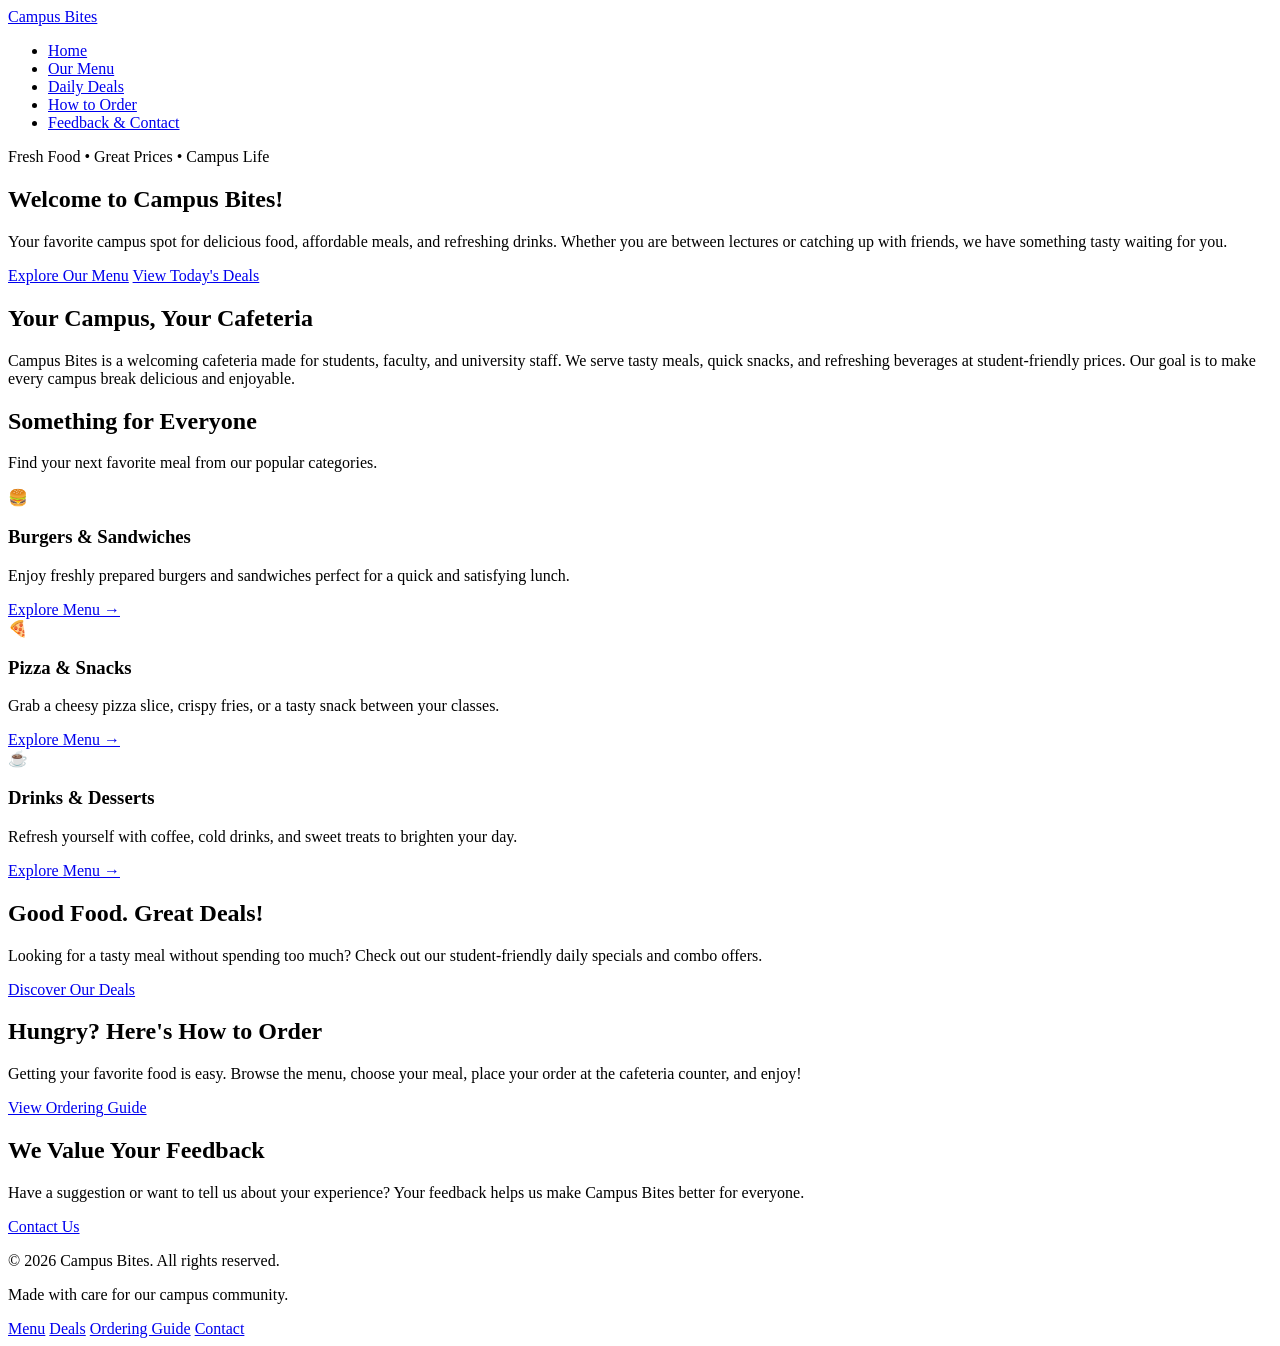
==== src/index.html @ bf0bd2b7 "Implemented the index.html file" ====
<!DOCTYPE html>
<html lang="en">
<head>
    <meta charset="UTF-8">
    <meta name="viewport" content="width=device-width, initial-scale=1.0">
    <meta name="description" content="Welcome to Campus Bites, your university cafeteria. Explore our menu, daily deals, ordering guide, and contact information.">
    <title>Campus Bites | University Cafeteria</title>
    <link rel="stylesheet" href="styles/style.css">
</head>
<body>

    <!-- Header and Navigation -->
    <header>
        <nav class="navbar">
            <a href="index.html" class="logo">Campus Bites</a>

            <ul class="nav-links">
                <li><a href="index.html" class="active">Home</a></li>
                <li><a href="menu.html">Our Menu</a></li>
                <li><a href="deals.html">Daily Deals</a></li>
                <li><a href="order.html">How to Order</a></li>
                <li><a href="contact.html">Feedback & Contact</a></li>
            </ul>
        </nav>
    </header>

    <!-- Hero Section -->
    <main>
        <section class="hero">
            <div class="hero-content">
                <p class="tagline">Fresh Food • Great Prices • Campus Life</p>

                <h1>Welcome to Campus Bites!</h1>

                <p>
                    Your favorite campus spot for delicious food, affordable
                    meals, and refreshing drinks. Whether you are between
                    lectures or catching up with friends, we have something
                    tasty waiting for you.
                </p>

                <div class="hero-buttons">
                    <a href="menu.html" class="btn">Explore Our Menu</a>
                    <a href="deals.html" class="btn btn-secondary">
                        View Today's Deals
                    </a>
                </div>
            </div>
        </section>

        <!-- About Section -->
        <section class="about section">
            <div class="container">
                <h2>Your Campus, Your Cafeteria</h2>

                <p>
                    Campus Bites is a welcoming cafeteria made for students,
                    faculty, and university staff. We serve tasty meals,
                    quick snacks, and refreshing beverages at student-friendly
                    prices. Our goal is to make every campus break delicious
                    and enjoyable.
                </p>
            </div>
        </section>

        <!-- Featured Categories -->
        <section class="featured section">
            <div class="container">
                <h2>Something for Everyone</h2>

                <p class="section-description">
                    Find your next favorite meal from our popular categories.
                </p>

                <div class="card-container">

                    <article class="food-card">
                        <div class="food-icon" aria-hidden="true">🍔</div>
                        <h3>Burgers & Sandwiches</h3>
                        <p>
                            Enjoy freshly prepared burgers and sandwiches
                            perfect for a quick and satisfying lunch.
                        </p>
                        <a href="menu.html" class="text-link">
                            Explore Menu &rarr;
                        </a>
                    </article>

                    <article class="food-card">
                        <div class="food-icon" aria-hidden="true">🍕</div>
                        <h3>Pizza & Snacks</h3>
                        <p>
                            Grab a cheesy pizza slice, crispy fries, or a
                            tasty snack between your classes.
                        </p>
                        <a href="menu.html" class="text-link">
                            Explore Menu &rarr;
                        </a>
                    </article>

                    <article class="food-card">
                        <div class="food-icon" aria-hidden="true">☕</div>
                        <h3>Drinks & Desserts</h3>
                        <p>
                            Refresh yourself with coffee, cold drinks,
                            and sweet treats to brighten your day.
                        </p>
                        <a href="menu.html" class="text-link">
                            Explore Menu &rarr;
                        </a>
                    </article>

                </div>
            </div>
        </section>

        <!-- Daily Deals Banner -->
        <section class="deals-banner section">
            <div class="container">
                <h2>Good Food. Great Deals!</h2>

                <p>
                    Looking for a tasty meal without spending too much?
                    Check out our student-friendly daily specials and combo
                    offers.
                </p>

                <a href="deals.html" class="btn">
                    Discover Our Deals
                </a>
            </div>
        </section>

        <!-- Ordering Information -->
        <section class="order-info section">
            <div class="container">
                <h2>Hungry? Here's How to Order</h2>

                <p>
                    Getting your favorite food is easy. Browse the menu,
                    choose your meal, place your order at the cafeteria
                    counter, and enjoy!
                </p>

                <a href="order.html" class="btn">
                    View Ordering Guide
                </a>
            </div>
        </section>

        <!-- Feedback Section -->
        <section class="feedback section">
            <div class="container">
                <h2>We Value Your Feedback</h2>

                <p>
                    Have a suggestion or want to tell us about your
                    experience? Your feedback helps us make Campus Bites
                    better for everyone.
                </p>

                <a href="contact.html" class="btn btn-secondary">
                    Contact Us
                </a>
            </div>
        </section>
    </main>

    <!-- Footer -->
    <footer class="footer">
        <div class="container">
            <p>&copy; 2026 Campus Bites. All rights reserved.</p>
            <p>Made with care for our campus community.</p>

            <div class="footer-links">
                <a href="menu.html">Menu</a>
                <a href="deals.html">Deals</a>
                <a href="order.html">Ordering Guide</a>
                <a href="contact.html">Contact</a>
            </div>
        </div>
    </footer>

</body>
</html>
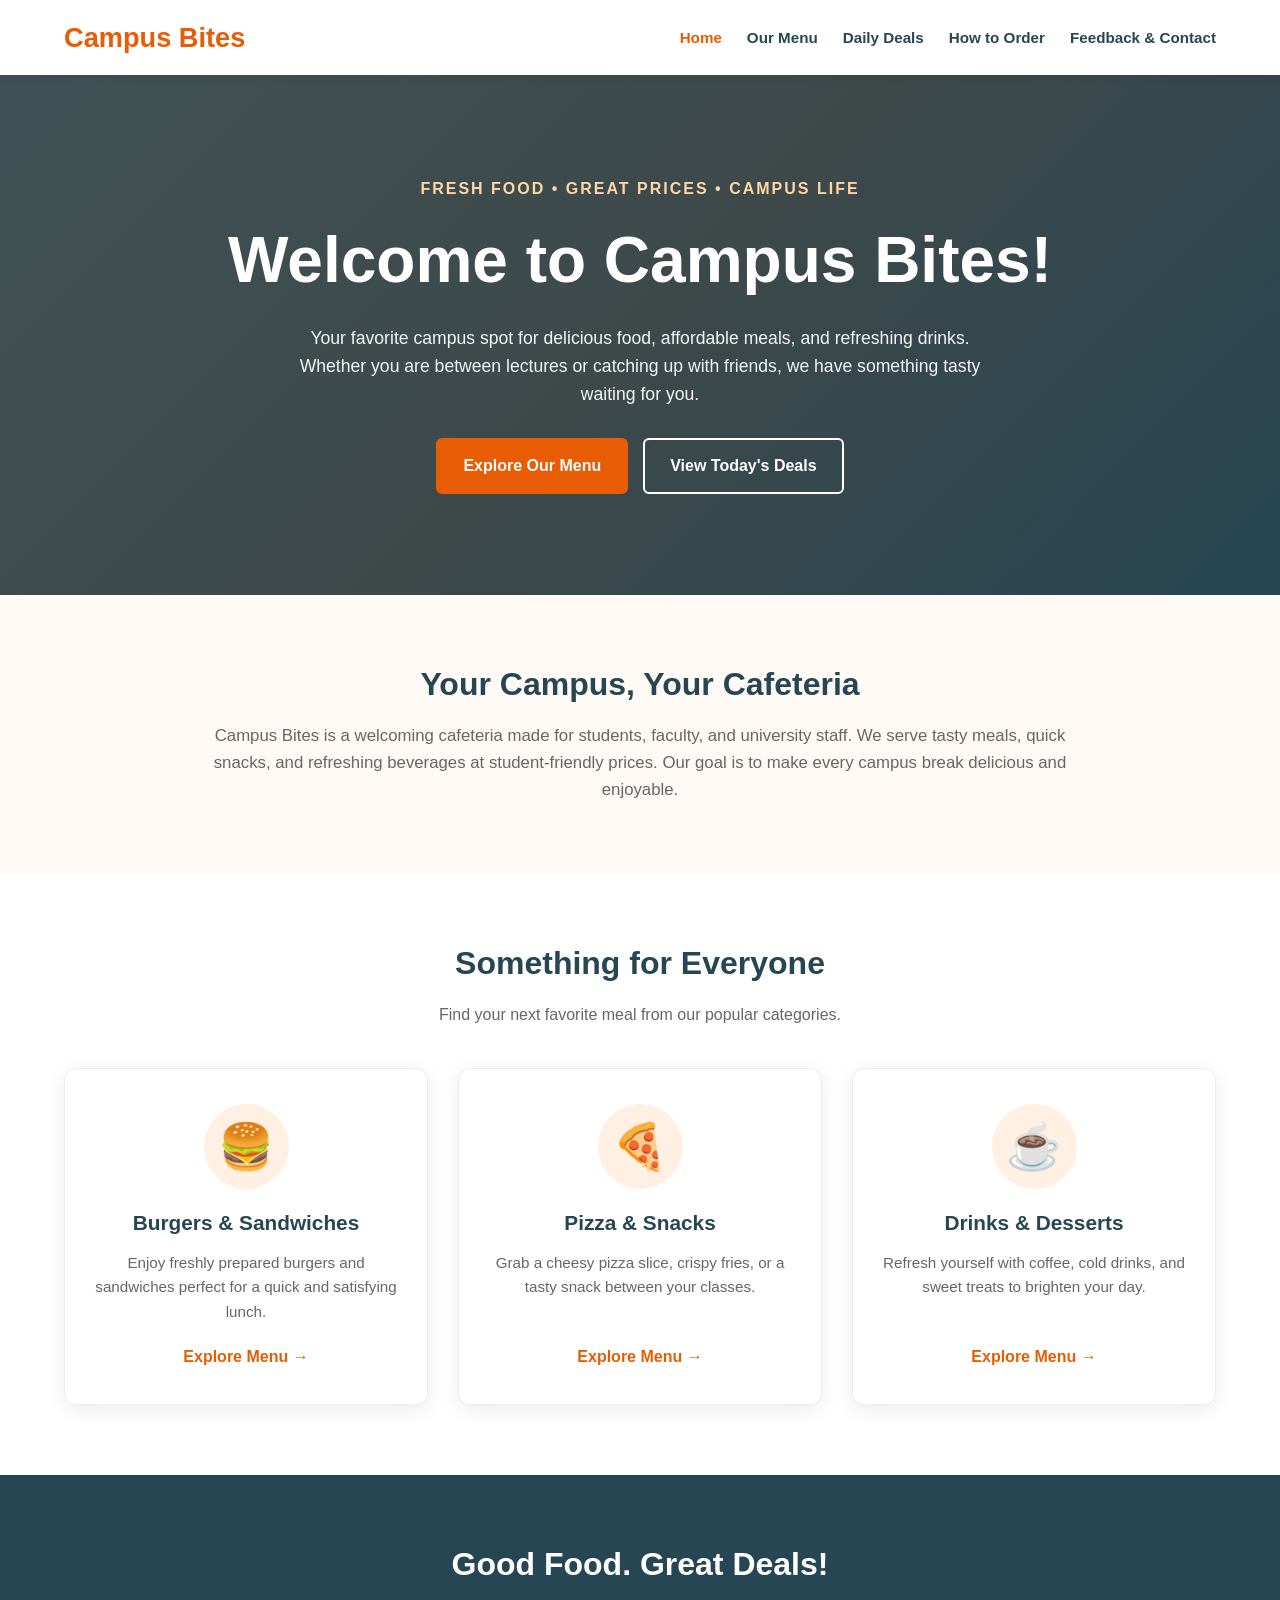
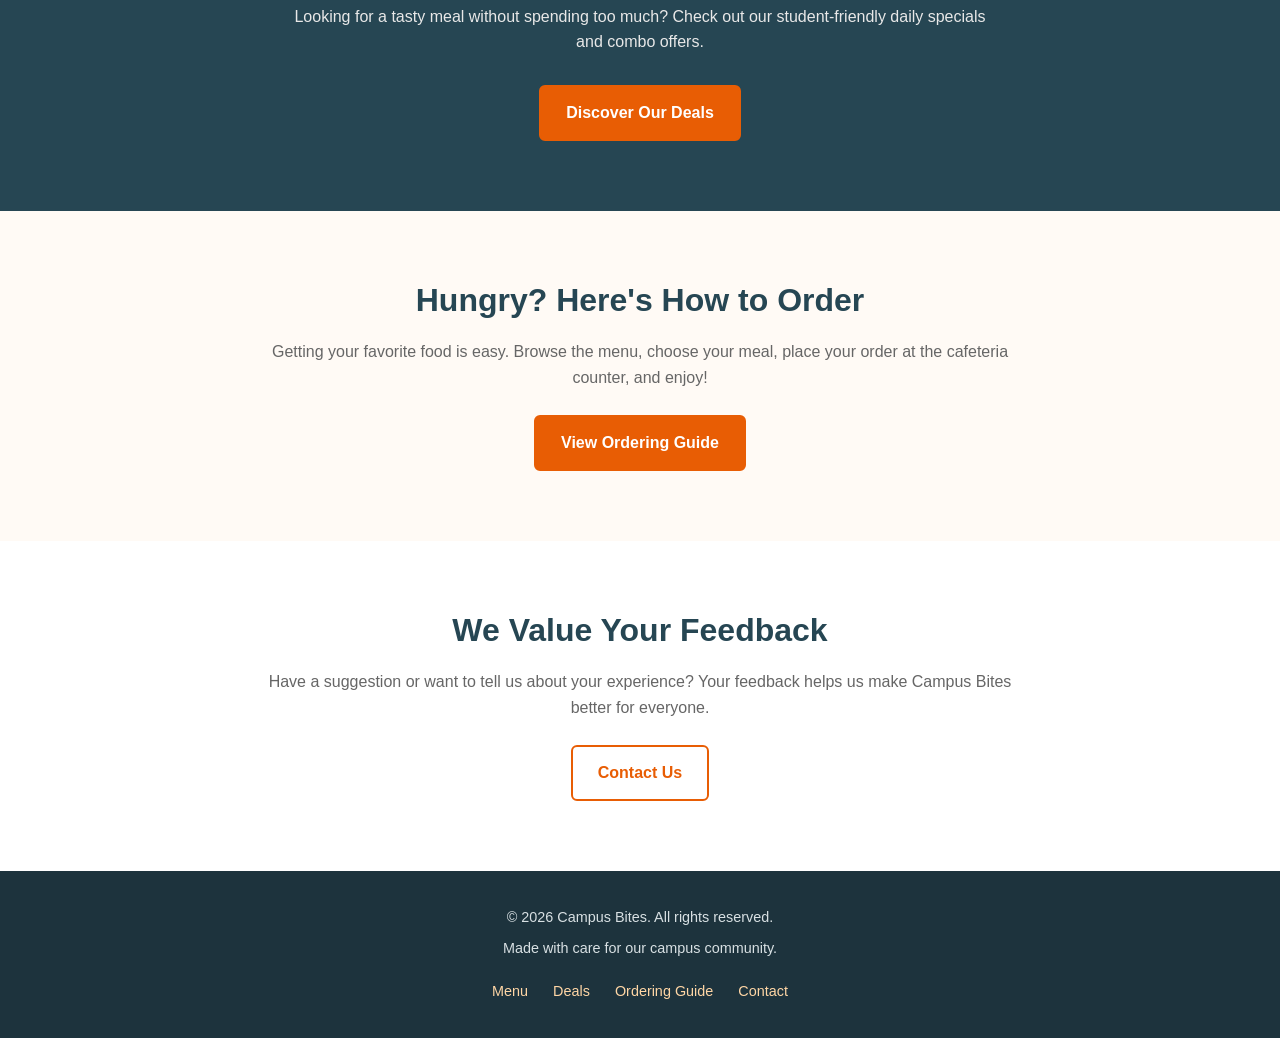
==== commit 70e15cba: "Updated the link tag in index.html and implmented style.css" ====
--- a/src/index.html
+++ b/src/index.html
@@ -6,7 +6,7 @@
     <meta name="viewport" content="width=device-width, initial-scale=1.0">
     <meta name="description" content="Welcome to Campus Bites, your university cafeteria. Explore our menu, daily deals, ordering guide, and contact information.">
     <title>Campus Bites | University Cafeteria</title>
-    <link rel="stylesheet" href="styles/style.css">
+    <link rel="stylesheet" href="../styles/style.css">
 </head>
 <body>
 
--- a/styles/style.css
+++ b/styles/style.css
@@ -0,0 +1,546 @@
+
+/* =========================================
+   CAMPUS BITES - SHARED STYLESHEET
+   Homepage: index.html
+   ========================================= */
+
+
+/* 1. CSS RESET AND GLOBAL STYLES */
+
+* {
+    margin: 0;
+    padding: 0;
+    box-sizing: border-box;
+}
+
+:root {
+    --primary-color: #e85d04;
+    --primary-dark: #c94c00;
+    --secondary-color: #264653;
+    --accent-color: #f4a261;
+    --background-color: #fffaf5;
+    --white: #ffffff;
+    --text-color: #333333;
+    --muted-color: #666666;
+    --border-color: #eeeeee;
+    --shadow: 0 5px 20px rgba(0, 0, 0, 0.08);
+}
+
+html {
+    scroll-behavior: smooth;
+}
+
+body {
+    font-family: Arial, Helvetica, sans-serif;
+    line-height: 1.6;
+    color: var(--text-color);
+    background-color: var(--white);
+}
+
+a {
+    text-decoration: none;
+    color: inherit;
+}
+
+img {
+    max-width: 100%;
+    display: block;
+}
+
+ul {
+    list-style: none;
+}
+
+.container {
+    width: 90%;
+    max-width: 1200px;
+    margin: 0 auto;
+}
+
+.section {
+    padding: 70px 0;
+}
+
+h1,
+h2,
+h3 {
+    line-height: 1.2;
+}
+
+h2 {
+    font-size: 2rem;
+    margin-bottom: 20px;
+    color: var(--secondary-color);
+}
+
+p {
+    margin-bottom: 15px;
+}
+
+
+/* 2. HEADER AND NAVIGATION */
+
+header {
+    background-color: var(--white);
+    box-shadow: 0 2px 10px rgba(0, 0, 0, 0.06);
+    position: sticky;
+    top: 0;
+    z-index: 1000;
+}
+
+.navbar {
+    width: 90%;
+    max-width: 1200px;
+    min-height: 75px;
+    margin: 0 auto;
+
+    display: flex;
+    justify-content: space-between;
+    align-items: center;
+    gap: 25px;
+}
+
+.logo {
+    font-size: 1.7rem;
+    font-weight: 800;
+    color: var(--primary-color);
+    white-space: nowrap;
+}
+
+.nav-links {
+    display: flex;
+    align-items: center;
+    justify-content: flex-end;
+    gap: 25px;
+}
+
+.nav-links a {
+    font-size: 0.95rem;
+    font-weight: 600;
+    color: var(--secondary-color);
+    padding: 8px 0;
+    transition: color 0.3s ease;
+}
+
+.nav-links a:hover,
+.nav-links a.active {
+    color: var(--primary-color);
+}
+
+.nav-links a:focus-visible,
+.footer-links a:focus-visible,
+.text-link:focus-visible {
+    outline: 2px solid var(--primary-color);
+    outline-offset: 4px;
+}
+
+
+/* 3. HERO / WELCOME SECTION */
+
+.hero {
+    min-height: 520px;
+    padding: 90px 5%;
+
+    display: flex;
+    align-items: center;
+    justify-content: center;
+
+    text-align: center;
+    color: var(--white);
+
+    background:
+        linear-gradient(
+            rgba(38, 70, 83, 0.88),
+            rgba(38, 70, 83, 0.88)
+        ),
+        linear-gradient(
+            135deg,
+            #f4a261,
+            #e85d04,
+            #264653
+        );
+}
+
+.hero-content {
+    max-width: 850px;
+}
+
+.tagline {
+    color: #ffd6a5;
+    font-size: 1rem;
+    font-weight: 700;
+    letter-spacing: 2px;
+    text-transform: uppercase;
+    margin-bottom: 20px;
+}
+
+.hero h1 {
+    font-size: clamp(2.5rem, 5vw, 4.2rem);
+    margin-bottom: 25px;
+    font-weight: 800;
+}
+
+.hero-content > p:not(.tagline) {
+    max-width: 700px;
+    margin: 0 auto 30px;
+    font-size: 1.1rem;
+    color: #f5f5f5;
+}
+
+.hero-buttons {
+    display: flex;
+    justify-content: center;
+    align-items: center;
+    flex-wrap: wrap;
+    gap: 15px;
+}
+
+
+/* 4. BUTTONS */
+
+.btn {
+    display: inline-block;
+    padding: 13px 25px;
+    border: 2px solid var(--primary-color);
+    border-radius: 6px;
+
+    background-color: var(--primary-color);
+    color: var(--white);
+
+    font-weight: 700;
+    text-align: center;
+
+    transition:
+        background-color 0.3s ease,
+        color 0.3s ease,
+        transform 0.3s ease;
+}
+
+.btn:hover {
+    background-color: var(--primary-dark);
+    border-color: var(--primary-dark);
+    transform: translateY(-2px);
+}
+
+.btn:focus-visible {
+    outline: 3px solid var(--accent-color);
+    outline-offset: 4px;
+}
+
+.btn-secondary {
+    background-color: transparent;
+    color: var(--primary-color);
+    border-color: var(--primary-color);
+}
+
+.hero .btn-secondary {
+    color: var(--white);
+    border-color: var(--white);
+}
+
+.hero .btn-secondary:hover {
+    background-color: var(--white);
+    color: var(--secondary-color);
+}
+
+
+/* 5. ABOUT SECTION */
+
+.about {
+    background-color: var(--background-color);
+    text-align: center;
+}
+
+.about .container {
+    max-width: 900px;
+}
+
+.about p {
+    color: var(--muted-color);
+    font-size: 1.05rem;
+    margin-bottom: 0;
+}
+
+
+/* 6. FEATURED FOOD CATEGORIES */
+
+.featured {
+    text-align: center;
+}
+
+.section-description {
+    color: var(--muted-color);
+    margin-bottom: 40px;
+}
+
+.card-container {
+    display: grid;
+    grid-template-columns: repeat(3, minmax(0, 1fr));
+    gap: 30px;
+    margin-top: 35px;
+}
+
+.food-card {
+    padding: 35px 25px;
+    background-color: var(--white);
+    border: 1px solid var(--border-color);
+    border-radius: 12px;
+    box-shadow: var(--shadow);
+
+    display: flex;
+    flex-direction: column;
+    align-items: center;
+
+    transition:
+        transform 0.3s ease,
+        box-shadow 0.3s ease;
+}
+
+.food-card:hover {
+    transform: translateY(-7px);
+    box-shadow: 0 12px 28px rgba(0, 0, 0, 0.12);
+}
+
+.food-icon {
+    width: 85px;
+    height: 85px;
+    margin-bottom: 22px;
+    border-radius: 50%;
+
+    display: flex;
+    justify-content: center;
+    align-items: center;
+
+    background-color: #fff0e3;
+    font-size: 2.8rem;
+}
+
+.food-card h3 {
+    font-size: 1.3rem;
+    color: var(--secondary-color);
+    margin-bottom: 15px;
+}
+
+.food-card p {
+    color: var(--muted-color);
+    font-size: 0.95rem;
+    margin-bottom: 20px;
+}
+
+.text-link {
+    color: var(--primary-color);
+    font-weight: 700;
+    margin-top: auto;
+}
+
+.text-link:hover {
+    color: var(--primary-dark);
+    text-decoration: underline;
+}
+
+
+/* 7. DAILY DEALS BANNER */
+
+.deals-banner {
+    text-align: center;
+    background-color: var(--secondary-color);
+    color: var(--white);
+}
+
+.deals-banner h2 {
+    color: var(--white);
+}
+
+.deals-banner p {
+    max-width: 700px;
+    margin: 0 auto 25px;
+    color: #e8e8e8;
+}
+
+.deals-banner .btn {
+    margin-top: 5px;
+}
+
+
+/* 8. ORDERING INFORMATION */
+
+.order-info {
+    text-align: center;
+    background-color: var(--background-color);
+}
+
+.order-info p {
+    max-width: 750px;
+    margin: 0 auto 25px;
+    color: var(--muted-color);
+}
+
+
+/* 9. FEEDBACK SECTION */
+
+.feedback {
+    text-align: center;
+    background-color: var(--white);
+}
+
+.feedback p {
+    max-width: 750px;
+    margin: 0 auto 25px;
+    color: var(--muted-color);
+}
+
+
+/* 10. FOOTER */
+
+.footer {
+    padding: 35px 5%;
+    background-color: #1d333d;
+    color: var(--white);
+    text-align: center;
+}
+
+.footer p {
+    font-size: 0.9rem;
+    color: #d8e0e3;
+    margin-bottom: 8px;
+}
+
+.footer-links {
+    display: flex;
+    justify-content: center;
+    align-items: center;
+    flex-wrap: wrap;
+    gap: 25px;
+    margin-top: 20px;
+}
+
+.footer-links a {
+    color: #ffd6a5;
+    font-size: 0.9rem;
+    transition: color 0.3s ease;
+}
+
+.footer-links a:hover {
+    color: var(--white);
+    text-decoration: underline;
+}
+
+
+/* 11. RESPONSIVE DESIGN - TABLETS */
+
+@media screen and (max-width: 900px) {
+
+    .navbar {
+        flex-direction: column;
+        justify-content: center;
+        padding: 18px 0;
+        gap: 15px;
+    }
+
+    .nav-links {
+        justify-content: center;
+        flex-wrap: wrap;
+        gap: 12px 22px;
+    }
+
+    .card-container {
+        grid-template-columns: repeat(2, minmax(0, 1fr));
+        gap: 20px;
+    }
+
+    .hero {
+        min-height: 450px;
+        padding: 70px 5%;
+    }
+
+    .section {
+        padding: 55px 0;
+    }
+}
+
+
+/* 12. RESPONSIVE DESIGN - MOBILE PHONES */
+
+@media screen and (max-width: 600px) {
+
+    .navbar {
+        width: 92%;
+    }
+
+    .logo {
+        font-size: 1.5rem;
+    }
+
+    .nav-links {
+        gap: 10px 16px;
+    }
+
+    .nav-links a {
+        font-size: 0.85rem;
+    }
+
+    .hero {
+        min-height: 420px;
+        padding: 60px 6%;
+    }
+
+    .hero h1 {
+        font-size: 2.4rem;
+    }
+
+    .hero-content > p:not(.tagline) {
+        font-size: 1rem;
+    }
+
+    .tagline {
+        font-size: 0.8rem;
+        letter-spacing: 1px;
+    }
+
+    .hero-buttons {
+        flex-direction: column;
+        align-items: stretch;
+    }
+
+    .hero-buttons .btn {
+        width: 100%;
+    }
+
+    h2 {
+        font-size: 1.7rem;
+    }
+
+    .section {
+        padding: 45px 0;
+    }
+
+    .card-container {
+        grid-template-columns: 1fr;
+        gap: 22px;
+    }
+
+    .food-card {
+        padding: 28px 22px;
+    }
+
+    .footer-links {
+        gap: 12px 20px;
+    }
+}
+
+
+/* 13. REDUCED MOTION ACCESSIBILITY */
+
+@media (prefers-reduced-motion: reduce) {
+
+    html {
+        scroll-behavior: auto;
+    }
+
+    *,
+    *::before,
+    *::after {
+        animation-duration: 0.01ms !important;
+        transition-duration: 0.01ms !important;
+    }
+}
